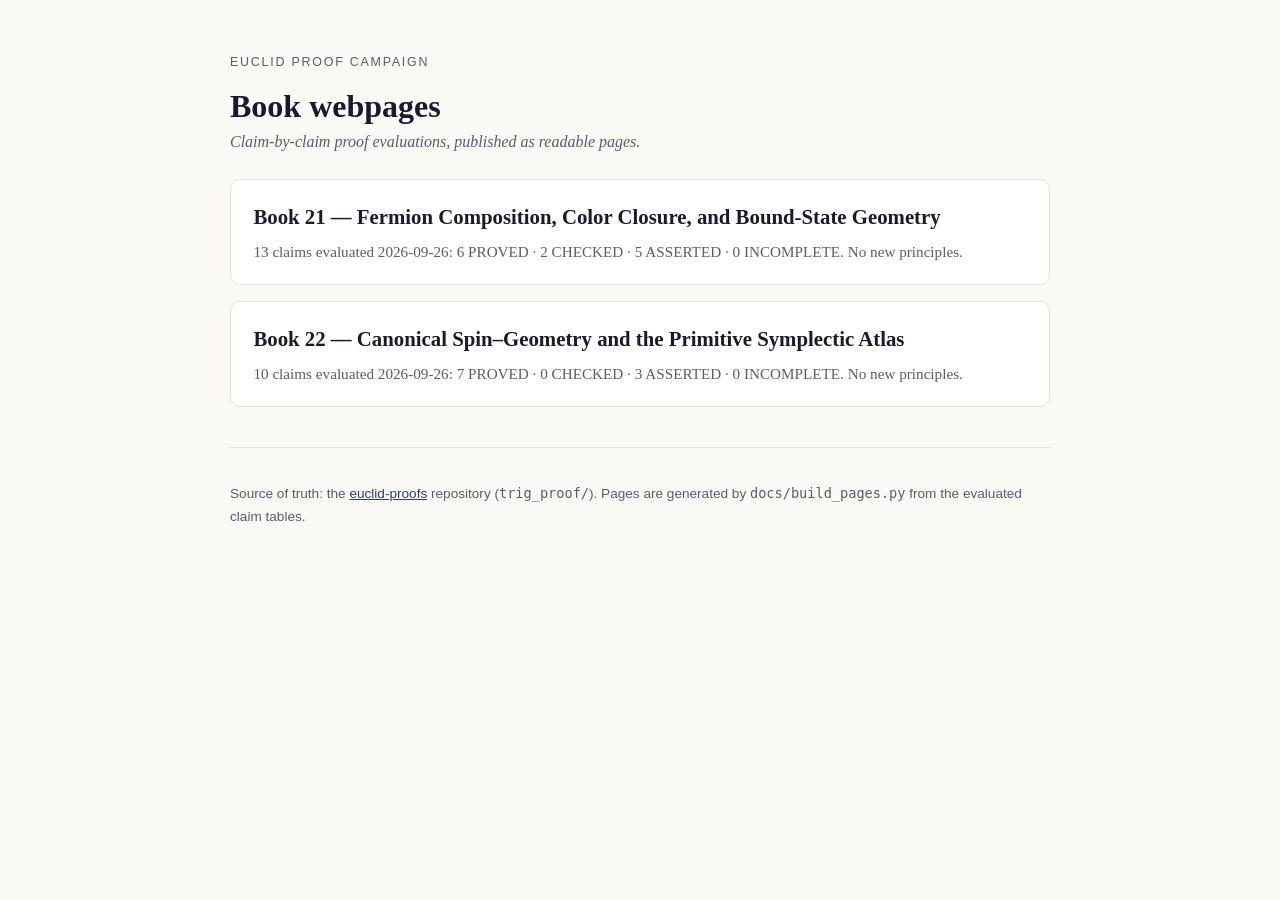
==== docs/index.html @ 418f7afd "Webpages for Books 21-22 proof evaluations (docs/, generated by docs/build_pages.py)" ====
<!DOCTYPE html>
<html lang="en">
<head>
<meta charset="utf-8">
<meta name="viewport" content="width=device-width, initial-scale=1">
<title>Euclid Proof Campaign — Book webpages</title>
<link rel="stylesheet" href="style.css">
</head>
<body>
<div class="wrap">
<p class="eyebrow">Euclid Proof Campaign</p>
<h1>Book webpages</h1>
<p class="sub">Claim-by-claim proof evaluations, published as readable pages.</p>
<a class="booklink" href="book21/">
<h2>Book 21 — Fermion Composition, Color Closure, and Bound-State Geometry</h2>
<p>13 claims evaluated 2026-09-26: 6 PROVED · 2 CHECKED · 5 ASSERTED · 0 INCOMPLETE. No new principles.</p>
</a>
<a class="booklink" href="book22/">
<h2>Book 22 — Canonical Spin–Geometry and the Primitive Symplectic Atlas</h2>
<p>10 claims evaluated 2026-09-26: 7 PROVED · 0 CHECKED · 3 ASSERTED · 0 INCOMPLETE. No new principles.</p>
</a>
<footer>
<p>Source of truth: the <a href="https://github.com/cosbykit-afk/euclid-proofs">euclid-proofs</a>
repository (<code>trig_proof/</code>). Pages are generated by
<code>docs/build_pages.py</code> from the evaluated claim tables.</p>
</footer>
</div>
</body>
</html>
---- docs/style.css ----
:root {
  --ink: #1a1a2e; --muted: #5b5b6e; --paper: #faf9f6; --card: #ffffff;
  --line: #e4e1d8; --proved: #1e7e34; --checked: #b7791f; --asserted: #6c757d;
  --incomplete: #c0392b; --accent: #2c3e70;
}
* { box-sizing: border-box; }
body { margin: 0; background: var(--paper); color: var(--ink);
  font-family: Georgia, 'Times New Roman', serif; line-height: 1.65; }
.wrap { max-width: 860px; margin: 0 auto; padding: 2.5rem 1.25rem 4rem; }
.eyebrow { font-family: -apple-system, 'Segoe UI', sans-serif; font-size: .78rem;
  letter-spacing: .14em; text-transform: uppercase; color: var(--muted); }
h1 { font-size: 2rem; line-height: 1.25; margin: .4rem 0 .2rem; }
.sub { color: var(--muted); font-style: italic; margin: 0 0 1.5rem; }
.meta { background: var(--card); border: 1px solid var(--line); border-radius: 10px;
  padding: 1rem 1.25rem; font-size: .95rem; margin-bottom: 1.5rem; }
.meta dt { font-family: -apple-system, 'Segoe UI', sans-serif; font-size: .75rem;
  letter-spacing: .08em; text-transform: uppercase; color: var(--muted);
  margin-top: .6rem; }
.meta dt:first-child { margin-top: 0; }
.meta dd { margin: .15rem 0 0; }
.counts { display: flex; flex-wrap: wrap; gap: .6rem; margin: 1.25rem 0; }
.count { font-family: -apple-system, 'Segoe UI', sans-serif; font-size: .85rem;
  background: var(--card); border: 1px solid var(--line); border-radius: 999px;
  padding: .3rem .9rem; }
.count b { font-size: 1rem; }
.badge { display: inline-block; font-family: -apple-system, 'Segoe UI', sans-serif;
  font-size: .72rem; font-weight: 700; letter-spacing: .08em; text-transform: uppercase;
  border-radius: 6px; padding: .22rem .6rem; color: #fff; vertical-align: middle; }
.badge.proved { background: var(--proved); }
.badge.checked { background: var(--checked); }
.badge.asserted { background: var(--asserted); }
.badge.incomplete { background: var(--incomplete); }
.claim { background: var(--card); border: 1px solid var(--line); border-radius: 10px;
  padding: 1.1rem 1.25rem; margin: 0 0 1rem; }
.claim-head { display: flex; align-items: baseline; gap: .7rem; flex-wrap: wrap;
  margin-bottom: .5rem; }
.claim-id { font-family: -apple-system, 'Segoe UI', sans-serif; font-weight: 700;
  font-size: 1rem; color: var(--accent); }
.claim-text { margin: .4rem 0; }
.claim dl { margin: .7rem 0 0; font-size: .92rem; }
.claim dt { font-family: -apple-system, 'Segoe UI', sans-serif; font-size: .72rem;
  letter-spacing: .08em; text-transform: uppercase; color: var(--muted);
  margin-top: .55rem; }
.claim dd { margin: .15rem 0 0; }
.note { border-left: 3px solid var(--line); padding-left: .8rem; color: #33333f; }
footer { margin-top: 2.5rem; padding-top: 1.25rem; border-top: 1px solid var(--line);
  font-family: -apple-system, 'Segoe UI', sans-serif; font-size: .85rem; color: var(--muted); }
footer a { color: var(--accent); }
a { color: var(--accent); }
.booklink { display: block; background: var(--card); border: 1px solid var(--line);
  border-radius: 10px; padding: 1.25rem 1.4rem; margin: 0 0 1rem; text-decoration: none;
  color: var(--ink); }
.booklink:hover { border-color: var(--accent); }
.booklink h2 { margin: 0 0 .3rem; font-size: 1.3rem; }
.booklink p { margin: .2rem 0 0; color: var(--muted); font-size: .95rem; }
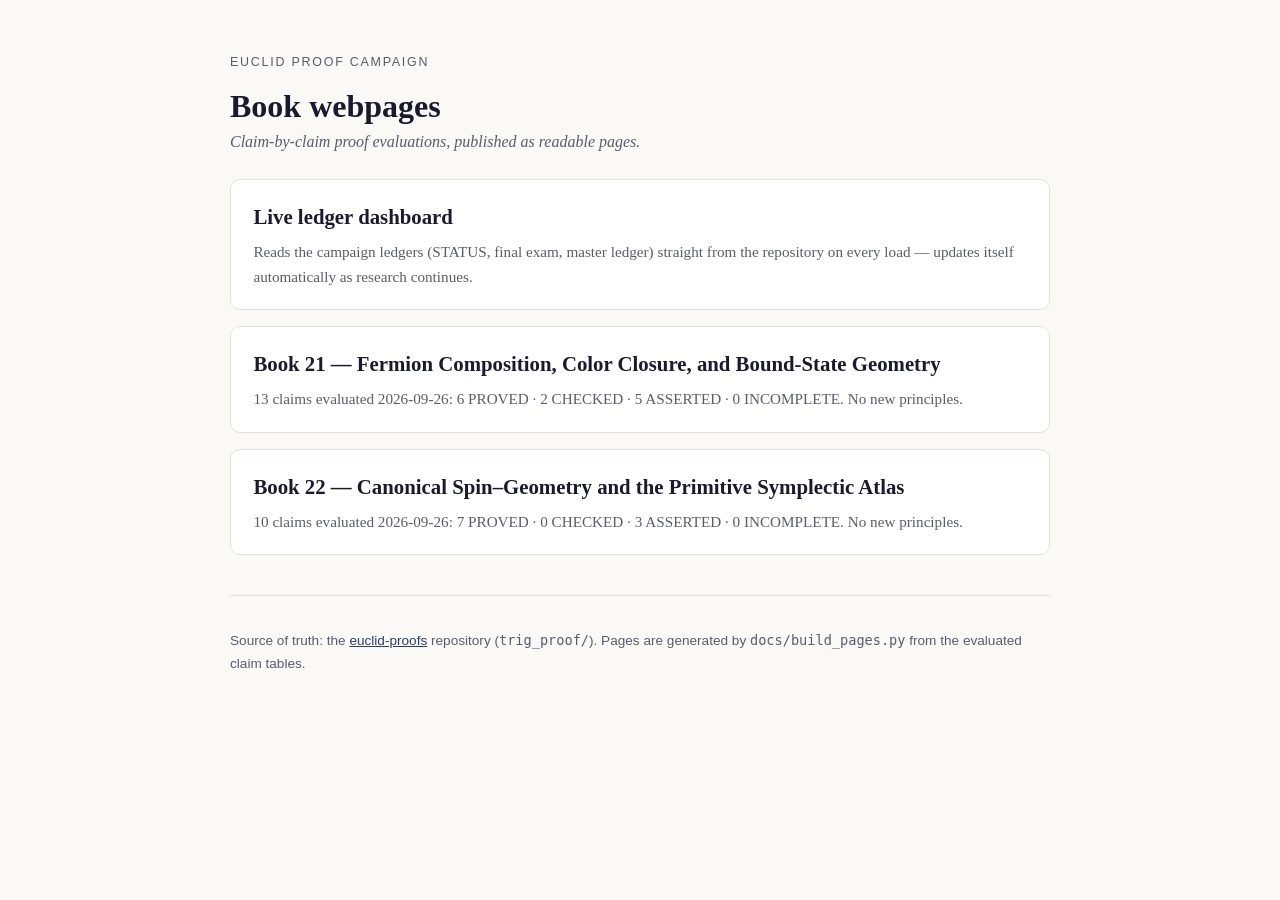
==== commit 2136a57b: "Live ledger dashboard (docs/ledger/) + per-book listing on its own page (docs/ledger/books/); dashbo" ====
--- a/docs/index.html
+++ b/docs/index.html
@@ -11,6 +11,10 @@
 <p class="eyebrow">Euclid Proof Campaign</p>
 <h1>Book webpages</h1>
 <p class="sub">Claim-by-claim proof evaluations, published as readable pages.</p>
+<a class="booklink" href="ledger/">
+<h2>Live ledger dashboard</h2>
+<p>Reads the campaign ledgers (STATUS, final exam, master ledger) straight from the repository on every load — updates itself automatically as research continues.</p>
+</a>
 <a class="booklink" href="book21/">
 <h2>Book 21 — Fermion Composition, Color Closure, and Bound-State Geometry</h2>
 <p>13 claims evaluated 2026-09-26: 6 PROVED · 2 CHECKED · 5 ASSERTED · 0 INCOMPLETE. No new principles.</p>
